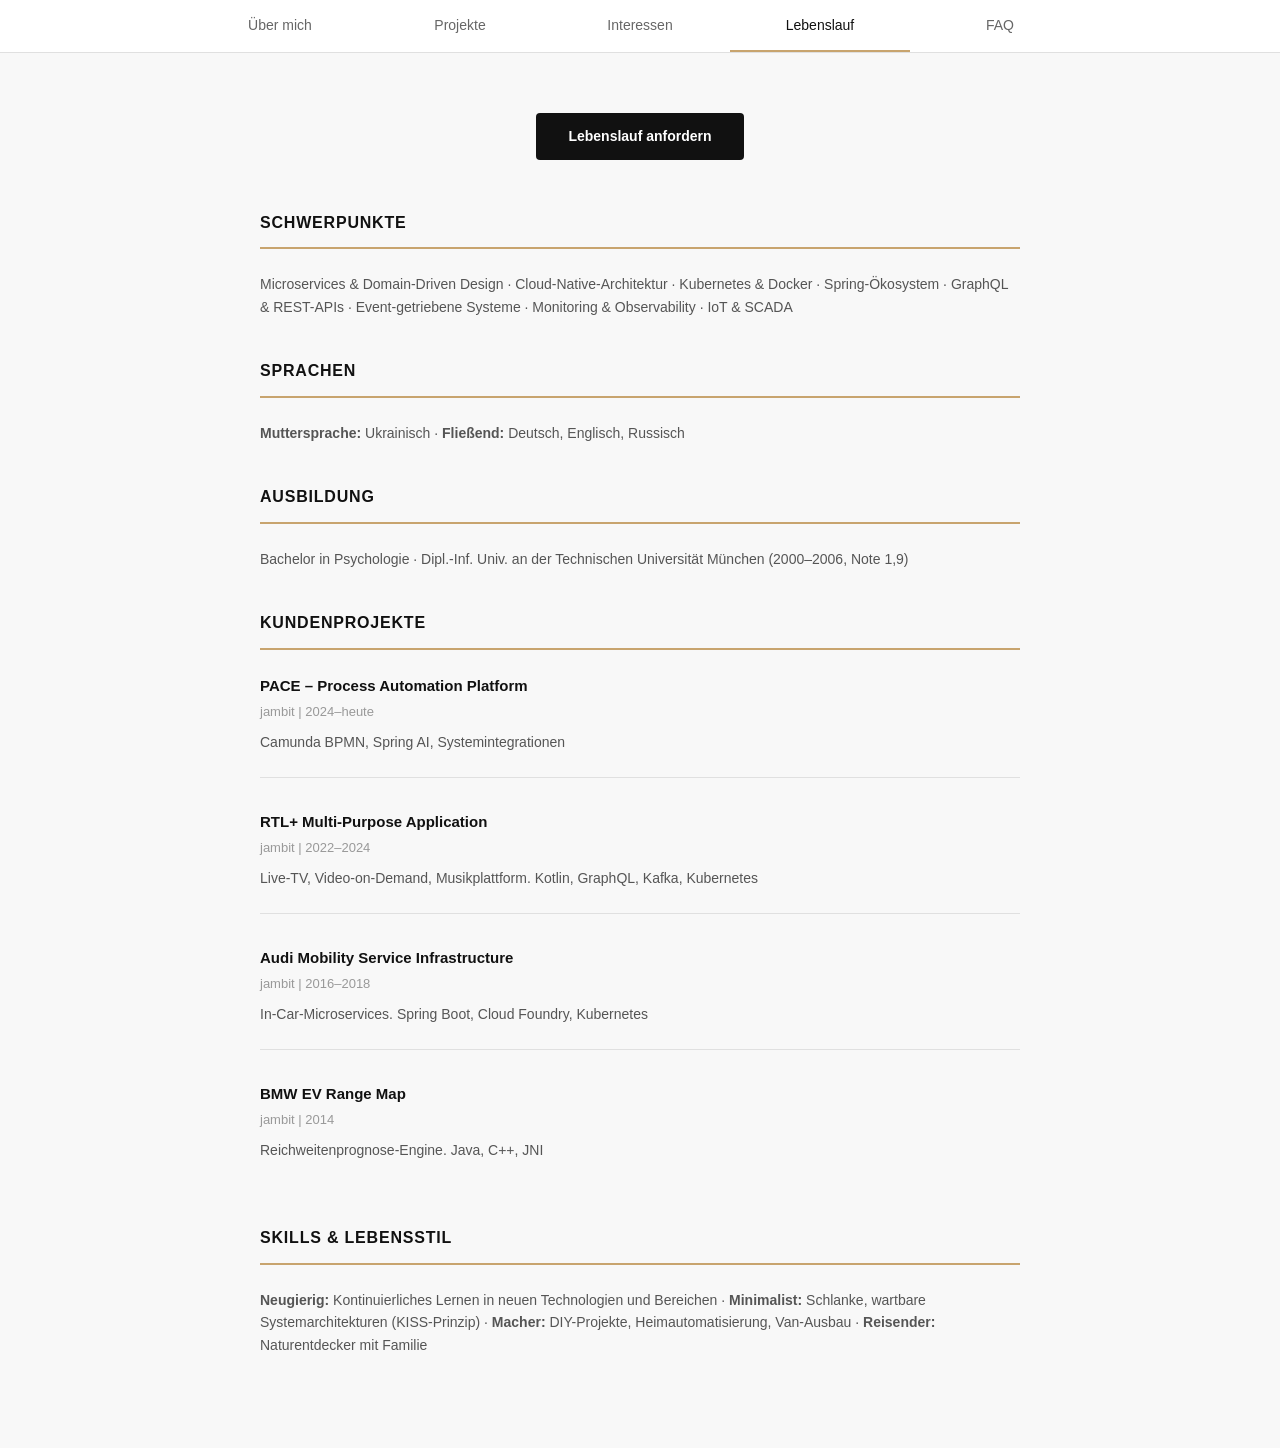
==== pages/cv.html @ c3854f30 "Update docs, add project instructions and new pages - Add CLAUDE.md with text correction guidelines " ====
<!DOCTYPE html>
<html lang="de">
<head>
    <meta charset="UTF-8">
    <meta name="viewport" content="width=device-width, initial-scale=1.0">
    <title>Lebenslauf – Andriy Golovko</title>
    <link rel="stylesheet" href="../styles.css">
</head>
<body>
    <nav>
        <ul>
            <li><a href="../index.html">Über mich</a></li>
            <li><a href="projects.html">Projekte</a></li>
            <li><a href="interests.html">Interessen</a></li>
            <li><a href="cv.html" class="active">Lebenslauf</a></li>
            <li><a href="faq.html">FAQ</a></li>
        </ul>
    </nav>

    <div class="container">
        <div class="cv-download">
            <a href="mailto:golovko@mytum.de?subject=Lebenslauf%20anfordern&body=Bitte%20senden%20Sie%20mir%20Ihren%20Lebenslauf." class="download-btn">Lebenslauf anfordern</a>
        </div>

        <h2 class="spaced">Schwerpunkte</h2>

        <div class="cv-timeline">
            <div class="cv-item flat">
                <div class="cv-item-content">Microservices &amp; Domain-Driven Design · Cloud-Native-Architektur · Kubernetes &amp; Docker · Spring-Ökosystem · GraphQL &amp; REST-APIs · Event-getriebene Systeme · Monitoring &amp; Observability · IoT &amp; SCADA</div>
            </div>
        </div>

        <h2 class="spaced">Sprachen</h2>

        <div class="cv-timeline">
            <div class="cv-item flat">
                <div class="cv-item-content"><strong>Muttersprache:</strong> Ukrainisch · <strong>Fließend:</strong> Deutsch, Englisch, Russisch</div>
            </div>
        </div>

        <h2 class="spaced">Ausbildung</h2>

        <div class="cv-timeline">
            <div class="cv-item flat">
                <div class="cv-item-content">Bachelor in Psychologie · Dipl.-Inf. Univ. an der Technischen Universität München (2000–2006, Note 1,9)</div>
            </div>
        </div>

        <h2 class="spaced">Kundenprojekte</h2>

        <div class="cv-timeline">
            <div class="cv-item">
                <div class="cv-item-title">PACE – Process Automation Platform</div>
                <div class="cv-item-meta">jambit | 2024–heute</div>
                <div class="cv-item-content">Camunda BPMN, Spring AI, Systemintegrationen</div>
            </div>
            <div class="cv-item">
                <div class="cv-item-title">RTL+ Multi-Purpose Application</div>
                <div class="cv-item-meta">jambit | 2022–2024</div>
                <div class="cv-item-content">Live-TV, Video-on-Demand, Musikplattform. Kotlin, GraphQL, Kafka, Kubernetes</div>
            </div>
            <div class="cv-item">
                <div class="cv-item-title">Audi Mobility Service Infrastructure</div>
                <div class="cv-item-meta">jambit | 2016–2018</div>
                <div class="cv-item-content">In-Car-Microservices. Spring Boot, Cloud Foundry, Kubernetes</div>
            </div>
            <div class="cv-item">
                <div class="cv-item-title">BMW EV Range Map</div>
                <div class="cv-item-meta">jambit | 2014</div>
                <div class="cv-item-content">Reichweitenprognose-Engine. Java, C++, JNI</div>
            </div>
        </div>

        <h2 class="spaced">Skills &amp; Lebensstil</h2>

        <div class="cv-timeline">
            <div class="cv-item flat">
                <div class="cv-item-content"><strong>Neugierig:</strong> Kontinuierliches Lernen in neuen Technologien und Bereichen · <strong>Minimalist:</strong> Schlanke, wartbare Systemarchitekturen (KISS-Prinzip) · <strong>Macher:</strong> DIY-Projekte, Heimautomatisierung, Van-Ausbau · <strong>Reisender:</strong> Naturentdecker mit Familie</div>
            </div>
        </div>
    </div>
</body>
</html>
---- styles.css ----
* {
    margin: 0;
    padding: 0;
    box-sizing: border-box;
}

body {
    font-family: -apple-system, BlinkMacSystemFont, "Segoe UI", Roboto, sans-serif;
    background: #f8f8f8;
    color: #222;
    line-height: 1.6;
}

nav {
    position: sticky;
    top: 0;
    background: white;
    border-bottom: 1px solid #e0e0e0;
    z-index: 100;
}

nav ul {
    list-style: none;
    display: flex;
    max-width: 900px;
    margin: 0 auto;
    padding: 0;
    flex-wrap: wrap;
}

nav li {
    flex: 1;
    min-width: 100px;
}

nav a {
    display: block;
    padding: 14px 16px;
    text-decoration: none;
    color: #666;
    font-size: 14px;
    font-weight: 500;
    border-bottom: 2px solid transparent;
    text-align: center;
    transition: all 0.2s;
}

p a {
    text-decoration: none;
    color: #a73469;
    font-size: 14px;
    font-weight: 500;
    text-align: center;
    transition: all 0.2s;
}

nav a:hover {
    color: #111;
}

nav a.active {
    color: #111;
    border-bottom-color: #c8a46e;
}

.container {
    max-width: 800px;
    margin: 0 auto;
    padding: 60px 20px;
    min-height: calc(100vh - 60px);
}

/* About Page */
.profile-card {
    text-align: center;
    margin-bottom: 60px;
}

.profile-image {
    width: 120px;
    height: 120px;
    border-radius: 8px;
    margin: 0 auto 24px;
    object-fit: cover;
    display: block;
}

.profile-image.missing {
    display: none;
}

h1 {
    font-size: 28px;
    margin-bottom: 8px;
    font-weight: 600;
}

.title {
    font-size: 18px;
    color: #666;
    margin-bottom: 32px;
    font-weight: 500;
}

.bio {
    font-size: 15px;
    line-height: 1.8;
    color: #444;
    margin-bottom: 40px;
    text-align: left;
}

.skills {
    margin-bottom: 40px;
    text-align: left;
}

.skills-label {
    font-size: 12px;
    font-weight: 700;
    text-transform: uppercase;
    color: #999;
    letter-spacing: 0.5px;
    margin-bottom: 12px;
    display: block;
}

.skill-tags {
    display: flex;
    flex-wrap: wrap;
    gap: 10px;
}

.tag {
    background: white;
    border: 1px solid #ddd;
    padding: 6px 12px;
    border-radius: 4px;
    font-size: 13px;
    color: #555;
}

.languages {
    text-align: left;
    margin-bottom: 40px;
}

.lang-item {
    font-size: 14px;
    line-height: 1.8;
}

.lang-label {
    font-weight: 600;
    color: #222;
}

.ai-block {
    margin-top: 40px;
    padding: 20px;
    background: #f9f9f9;
    border-radius: 6px;
    border-left: 3px solid #c8a46e;
}

.ai-block h3 {
    font-size: 15px;
    font-weight: 600;
    margin-bottom: 12px;
    color: #111;
}

.ai-block p {
    font-size: 14px;
    color: #555;
    line-height: 1.7;
    margin-bottom: 12px;
}

.ai-block a {
    display: inline-block;
    color: #c8a46e;
    text-decoration: none;
    font-size: 13px;
    margin-bottom: 8px;
}

.bio-note {
    margin-top: 16px;
    font-size: 14px;
    color: #666;
    font-style: italic;
}

.contact-link {
    color: #c8a46e;
    text-decoration: none;
}

/* Section Titles */
h2 {
    font-size: 16px;
    font-weight: 700;
    text-transform: uppercase;
    letter-spacing: 0.8px;
    margin-bottom: 24px;
    color: #111;
    padding-bottom: 12px;
    border-bottom: 2px solid #c8a46e;
    text-align: left;
}

h2.spaced {
    margin-top: 40px;
}

/* Wanted Page */
.wanted-item {
    margin-bottom: 28px;
    text-align: left;
}

.wanted-label {
    font-size: 12px;
    font-weight: 700;
    text-transform: uppercase;
    color: #999;
    letter-spacing: 0.5px;
    margin-bottom: 8px;
    display: block;
}

.wanted-value {
    font-size: 15px;
    color: #444;
    line-height: 1.7;
}

/* Projects Page */
.project-group {
    margin-bottom: 50px;
}

.group-title {
    font-size: 13px;
    font-weight: 700;
    text-transform: uppercase;
    color: #999;
    margin-bottom: 20px;
    letter-spacing: 0.5px;
}

.project {
    background: white;
    padding: 20px;
    border-radius: 6px;
    margin-bottom: 16px;
    border-left: 3px solid #c8a46e;
}

.project-title {
    font-size: 15px;
    font-weight: 600;
    color: #111;
    margin-bottom: 4px;
}

.project-title a {
    color: #111;
    text-decoration: none;
    transition: color 0.2s;
}

.project-title a:hover {
    color: #c8a46e;
}

.project-link {
    font-size: 13px;
    color: #c8a46e;
    text-decoration: none;
    font-weight: 500;
}

.project-link:hover {
    text-decoration: underline;
}

.project-meta {
    font-size: 13px;
    color: #999;
    margin-bottom: 10px;
}

.project-desc {
    font-size: 14px;
    color: #555;
    margin-bottom: 10px;
    line-height: 1.6;
}

.tech-tags {
    display: flex;
    flex-wrap: wrap;
    gap: 6px;
}

.tech-tag {
    font-size: 12px;
    color: #c8a46e;
    background: rgba(200, 164, 110, 0.08);
    padding: 3px 8px;
    border-radius: 3px;
}

/* Interests Page */
.interest-section {
    margin-bottom: 36px;
    text-align: left;
}

.interest-label {
    font-size: 12px;
    font-weight: 700;
    text-transform: uppercase;
    color: #999;
    letter-spacing: 0.5px;
    margin-bottom: 10px;
    display: block;
}

.interest-content {
    font-size: 14px;
    color: #555;
    line-height: 1.7;
}

/* CV Page */
.cv-download {
    text-align: center;
    margin-bottom: 50px;
}

.download-btn {
    display: inline-block;
    background: #111;
    color: white;
    padding: 12px 32px;
    border-radius: 4px;
    text-decoration: none;
    font-weight: 600;
    font-size: 14px;
    transition: background 0.2s;
}

.download-btn:hover {
    background: #333;
}

.cv-timeline {
    text-align: left;
}

.cv-item {
    margin-bottom: 32px;
    padding-bottom: 24px;
    border-bottom: 1px solid #e0e0e0;
}

.cv-item.flat {
    border-bottom: none;
    padding-bottom: 0;
}

.cv-item:last-child {
    border-bottom: none;
}

.cv-item-title {
    font-size: 15px;
    font-weight: 600;
    color: #111;
    margin-bottom: 4px;
}

.cv-item-meta {
    font-size: 13px;
    color: #999;
    margin-bottom: 8px;
}

.cv-item-content {
    font-size: 14px;
    color: #555;
    line-height: 1.6;
}

/* FAQ Page */
.faq-list {
    text-align: left;
}

.faq-item {
    margin-bottom: 32px;
    padding-bottom: 24px;
    border-bottom: 1px solid #e0e0e0;
}

.faq-item:last-child {
    border-bottom: none;
}

.faq-q {
    font-size: 15px;
    font-weight: 600;
    color: #111;
    margin-bottom: 12px;
}

.faq-a {
    font-size: 14px;
    color: #555;
    line-height: 1.7;
}

.faq-a a {
    color: #c8a46e;
    text-decoration: none;
}

.faq-a a:hover {
    text-decoration: underline;
}

/* Responsive */
@media (max-width: 600px) {
    nav ul {
        flex-direction: column;
    }

    nav li {
        min-width: auto;
    }

    nav a {
        border-bottom: none;
        border-left: 3px solid transparent;
        text-align: left;
        padding: 12px 16px;
    }

    nav a.active {
        border-left-color: #c8a46e;
    }

    .container {
        padding: 40px 16px;
    }

    h1 {
        font-size: 24px;
    }

    h2 {
        font-size: 14px;
    }
}
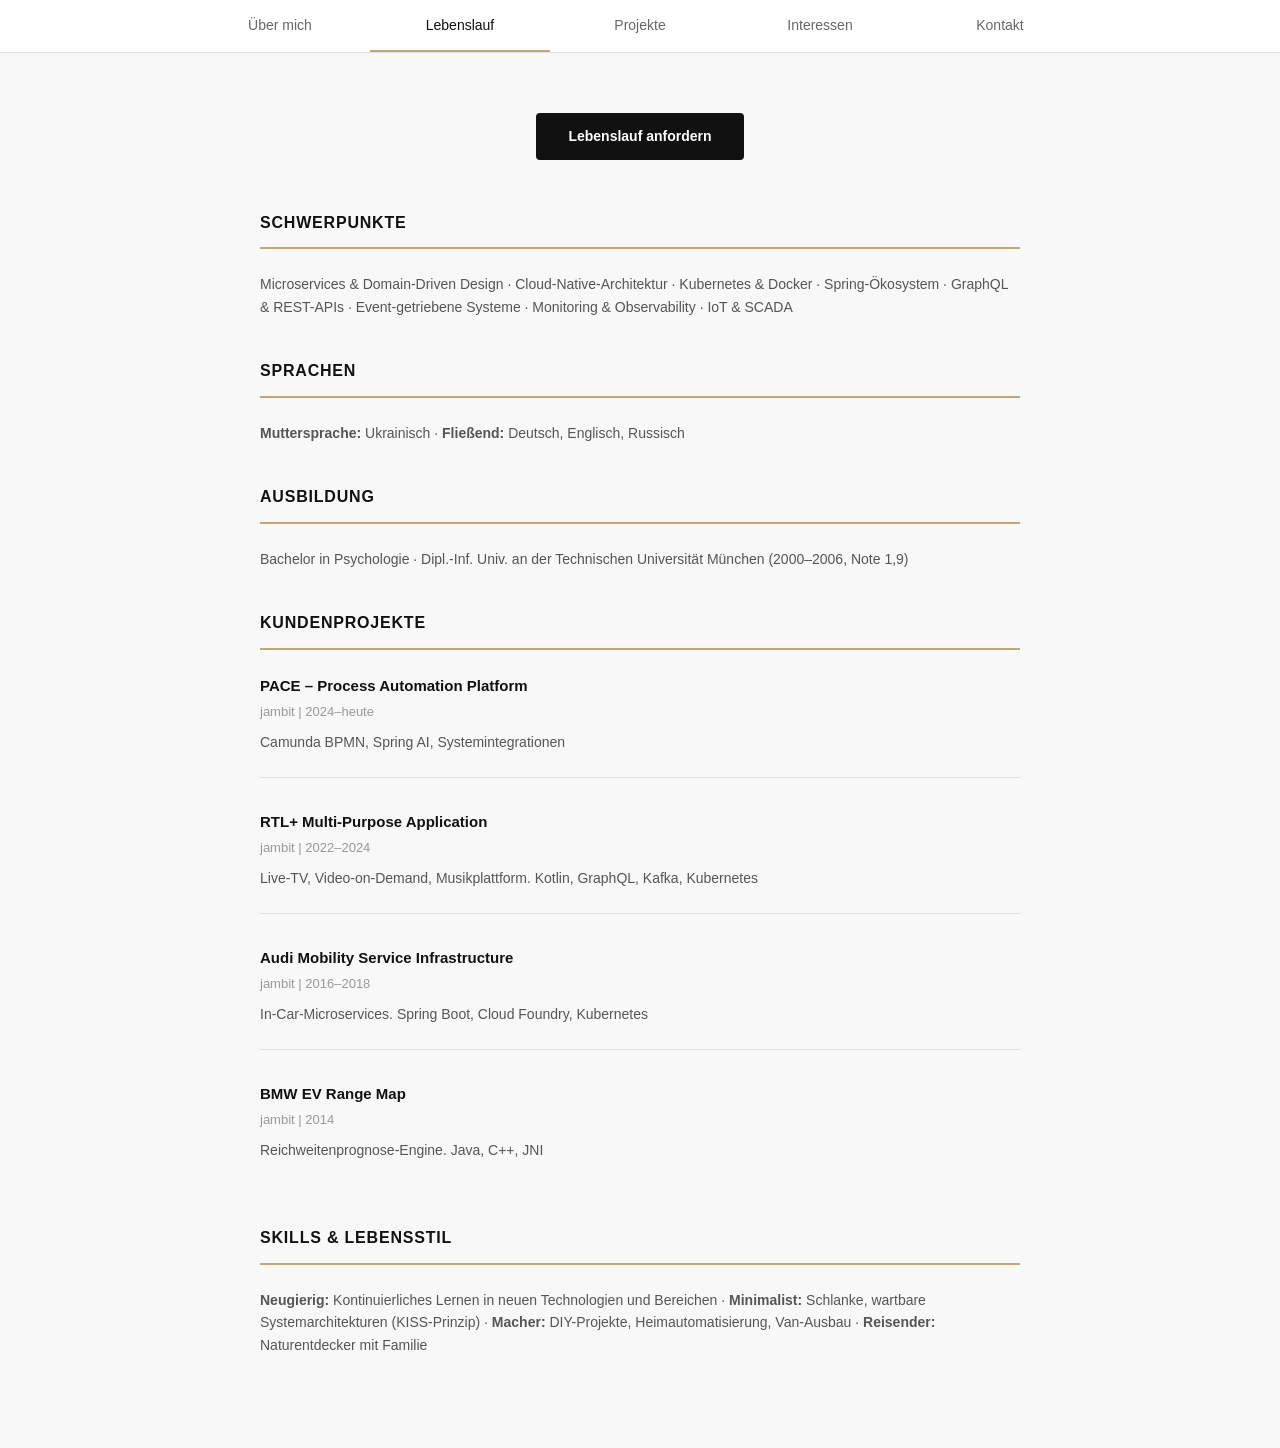
==== commit e52367a4: "Reorganize contact info into dedicated page - Remove Kontakt section from 'Über mich' page - Create " ====
--- a/pages/cv.html
+++ b/pages/cv.html
@@ -10,10 +10,10 @@
     <nav>
         <ul>
             <li><a href="../index.html">Über mich</a></li>
+            <li><a href="cv.html" class="active">Lebenslauf</a></li>
             <li><a href="projects.html">Projekte</a></li>
             <li><a href="interests.html">Interessen</a></li>
-            <li><a href="cv.html" class="active">Lebenslauf</a></li>
-            <li><a href="faq.html">FAQ</a></li>
+            <li><a href="contact.html">Kontakt</a></li>
         </ul>
     </nav>
 
